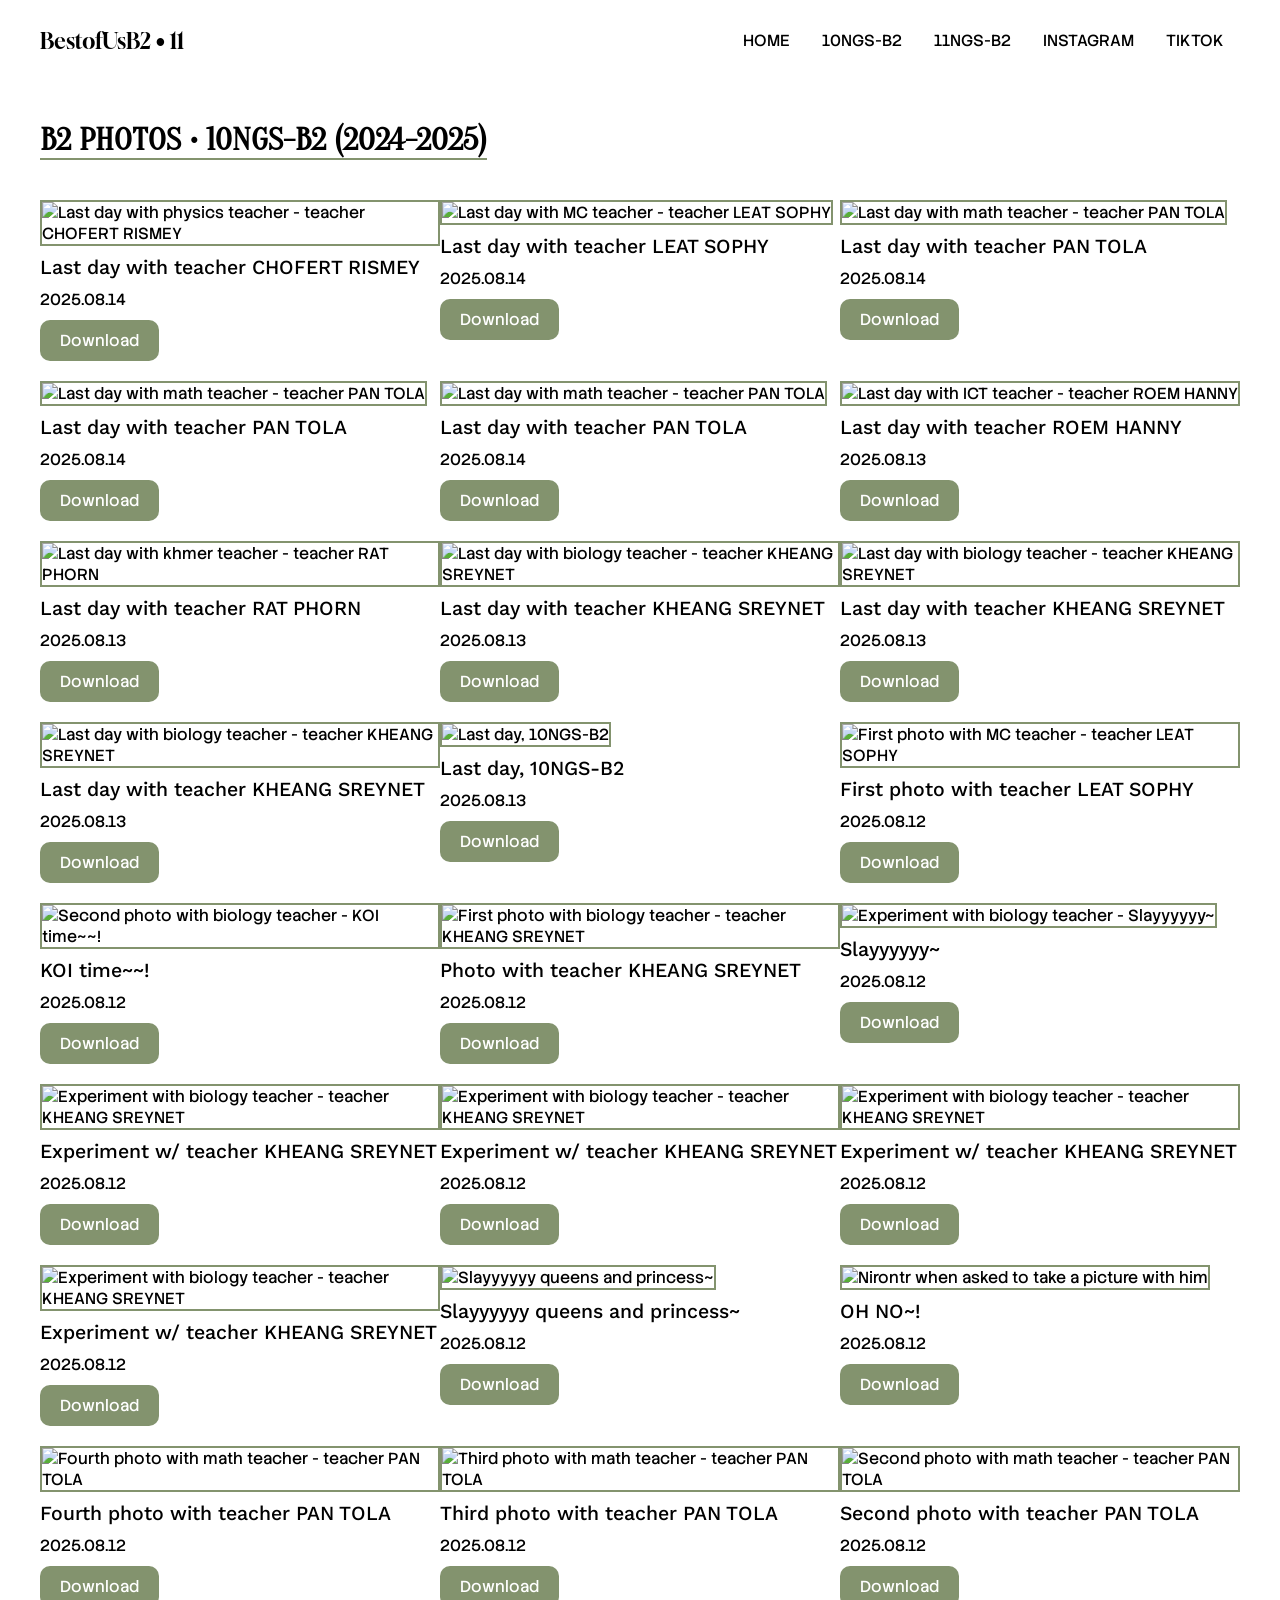
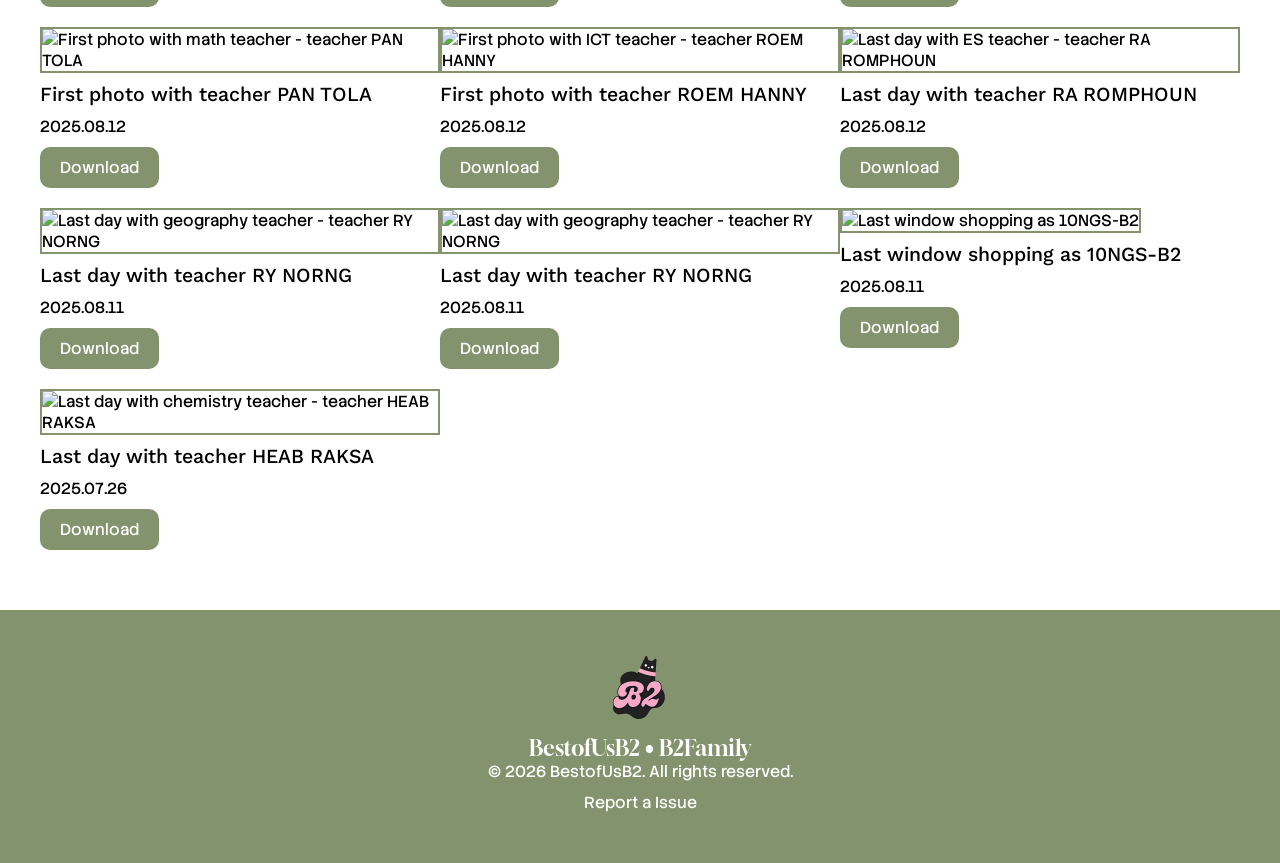
==== 10B2.html @ 96c1eaf9 "Add files via upload" ====
<!DOCTYPE html>
<html lang="en">

<head>
    <meta charset="UTF-8">
    <meta name="viewport" content="width=device-width, initial-scale=1.0">
    <title>BestofUsB2 - 10B2</title>
    <link rel="shortcut icon" href="favicon.ico" type="image/x-icon">
    <link rel="stylesheet" href="reset.css">
    <link rel="stylesheet" href="style.css">
    <script src="https://kit.fontawesome.com/820f3cc72f.js" crossorigin="anonymous"></script>
</head>

<body>
    <nav>
        <div class="logo">
            <h3>BestofUsB2 • 11</h3>
        </div>
        <div class="hamburger">
            <div class="bar"></div>
            <div class="bar"></div>
            <div class="bar"></div>
        </div>
        <ul class="nav-links">
            <li><a href="index.html">Home</a></li>
            <li><a href="10B2.html">10NGS-B2</a></li>
            <li><a href="11B2.html">11NGS-B2</a></li>
            <li><a href="https://www.instagram.com/bestofus.b2/" target="_blank">Instagram</a></li>
            <li><a href="https://www.tiktok.com/@b2hightlight" target="_blank">TikTok</a></li>
        </ul>
    </nav>
    <div class="recent-posts 10B2">
        <h1>B2 Photos • 10NGS-B2 (2024-2025)</h1>
        <div class="card-container">
            <div class="card">
                <img src="32.jpg" class="photo" alt="Last day with physics teacher - teacher CHOFERT RISMEY">
                <div class="card-content">
                    <h3>Last day with teacher CHOFERT RISMEY</h3>
                    <h5>2025.08.14</h5>
                    <a href="32.jpg" class="download-btn" download>Download</a>
                </div>
            </div>
            <div class="card">
                <img src="31.jpg" class="photo" alt="Last day with MC teacher - teacher LEAT SOPHY">
                <div class="card-content">
                    <h3>Last day with teacher LEAT SOPHY</h3>
                    <h5>2025.08.14</h5>
                    <a href="31.jpg" class="download-btn" download>Download</a>
                </div>
            </div>
            <div class="card">
                <img src="30.jpg" class="photo" alt="Last day with math teacher - teacher PAN TOLA">
                <div class="card-content">
                    <h3>Last day with teacher PAN TOLA</h3>
                    <h5>2025.08.14</h5>
                    <a href="30.jpg" class="download-btn" download>Download</a>
                </div>
            </div>
            <div class="card">
                <img src="29.jpg" class="photo" alt="Last day with math teacher - teacher PAN TOLA">
                <div class="card-content">
                    <h3>Last day with teacher PAN TOLA</h3>
                    <h5>2025.08.14</h5>
                    <a href="29.jpg" class="download-btn" download>Download</a>
                </div>
            </div>
            <div class="card">
                <img src="27.jpg" class="photo" alt="Last day with math teacher - teacher PAN TOLA">
                <div class="card-content">
                    <h3>Last day with teacher PAN TOLA</h3>
                    <h5>2025.08.14</h5>
                    <a href="27.jpg" class="download-btn" download>Download</a>
                </div>
            </div>
            <div class="card">
                <img src="26.jpg" class="photo" alt="Last day with ICT teacher - teacher ROEM HANNY">
                <div class="card-content">
                    <h3>Last day with teacher ROEM HANNY</h3>
                    <h5>2025.08.13</h5>
                    <a href="26.jpg" class="download-btn" download>Download</a>
                </div>
            </div>
            <div class="card">
                <img src="25.jpg" class="photo" alt="Last day with khmer teacher - teacher RAT PHORN">
                <div class="card-content">
                    <h3>Last day with teacher RAT PHORN</h3>
                    <h5>2025.08.13</h5>
                    <a href="25.jpg" class="download-btn" download>Download</a>
                </div>
            </div>
            <div class="card">
                <img src="24.jpg" class="photo" alt="Last day with biology teacher - teacher KHEANG SREYNET">
                <div class="card-content">
                    <h3>Last day with teacher KHEANG SREYNET</h3>
                    <h5>2025.08.13</h5>
                    <a href="24.jpg" class="download-btn" download>Download</a>
                </div>
            </div>
            <div class="card">
                <img src="23.jpg" class="photo" alt="Last day with biology teacher - teacher KHEANG SREYNET">
                <div class="card-content">
                    <h3>Last day with teacher KHEANG SREYNET</h3>
                    <h5>2025.08.13</h5>
                    <a href="23.jpg" class="download-btn" download>Download</a>
                </div>
            </div>
            <div class="card">
                <img src="22.jpg" class="photo" alt="Last day with biology teacher - teacher KHEANG SREYNET">
                <div class="card-content">
                    <h3>Last day with teacher KHEANG SREYNET</h3>
                    <h5>2025.08.13</h5>
                    <a href="22.jpg" class="download-btn" download>Download</a>
                </div>
            </div>
            <div class="card">
                <img src="21.jpg" class="photo" alt="Last day, 10NGS-B2">
                <div class="card-content">
                    <h3>Last day, 10NGS-B2</h3>
                    <h5>2025.08.13</h5>
                    <a href="21.jpg" class="download-btn" download>Download</a>
                </div>
            </div>
            <div class="card">
                <img src="20.jpg" class="photo" alt="First photo with MC teacher - teacher LEAT SOPHY">
                <div class="card-content">
                    <h3>First photo with teacher LEAT SOPHY</h3>
                    <h5>2025.08.12</h5>
                    <a href="20.jpg" class="download-btn" download>Download</a>
                </div>
            </div>
            <div class="card">
                <img src="19.jpg" class="photo" alt="Second photo with biology teacher - KOI time~~!">
                <div class="card-content">
                    <h3>KOI time~~!</h3>
                    <h5>2025.08.12</h5>
                    <a href="19.jpg" class="download-btn" download>Download</a>
                </div>
            </div>
            <div class="card">
                <img src="18.jpg" class="photo" alt="First photo with biology teacher - teacher KHEANG SREYNET">
                <div class="card-content">
                    <h3>Photo with teacher KHEANG SREYNET</h3>
                    <h5>2025.08.12</h5>
                    <a href="18.jpg" class="download-btn" download>Download</a>
                </div>
            </div>
            <div class="card">
                <img src="17.jpg" class="photo" alt="Experiment with biology teacher - Slayyyyyy~">
                <div class="card-content">
                    <h3>Slayyyyyy~</h3>
                    <h5>2025.08.12</h5>
                    <a href="17.jpg" class="download-btn" download>Download</a>
                </div>
            </div>
            <div class="card">
                <img src="16.jpg" class="photo" alt="Experiment with biology teacher - teacher KHEANG SREYNET">
                <div class="card-content">
                    <h3>Experiment w/ teacher KHEANG SREYNET</h3>
                    <h5>2025.08.12</h5>
                    <a href="16.jpg" class="download-btn" download>Download</a>
                </div>
            </div>
            <div class="card">
                <img src="15.jpg" class="photo" alt="Experiment with biology teacher - teacher KHEANG SREYNET">
                <div class="card-content">
                    <h3>Experiment w/ teacher KHEANG SREYNET</h3>
                    <h5>2025.08.12</h5>
                    <a href="15.jpg" class="download-btn" download>Download</a>
                </div>
            </div>
            <div class="card">
                <img src="14.jpg" class="photo" alt="Experiment with biology teacher - teacher KHEANG SREYNET">
                <div class="card-content">
                    <h3>Experiment w/ teacher KHEANG SREYNET</h3>
                    <h5>2025.08.12</h5>
                    <a href="14.jpg" class="download-btn" download>Download</a>
                </div>
            </div>
            <div class="card">
                <img src="13.jpg" class="photo" alt="Experiment with biology teacher - teacher KHEANG SREYNET">
                <div class="card-content">
                    <h3>Experiment w/ teacher KHEANG SREYNET</h3>
                    <h5>2025.08.12</h5>
                    <a href="13.jpg" class="download-btn" download>Download</a>
                </div>
            </div>
            <div class="card">
                <img src="12.jpg" class="photo" alt="Slayyyyyy queens and princess~">
                <div class="card-content">
                    <h3>Slayyyyyy queens and princess~</h3>
                    <h5>2025.08.12</h5>
                    <a href="12.jpg" class="download-btn" download>Download</a>
                </div>
            </div>
            <div class="card">
                <img src="11.jpg" class="photo" alt="Nirontr when asked to take a picture with him">
                <div class="card-content">
                    <h3>OH NO~!</h3>
                    <h5>2025.08.12</h5>
                    <a href="11.jpg" class="download-btn" download>Download</a>
                </div>
            </div>
            <div class="card">
                <img src="10.jpg" class="photo" alt="Fourth photo with math teacher - teacher PAN TOLA">
                <div class="card-content">
                    <h3>Fourth photo with teacher PAN TOLA</h3>
                    <h5>2025.08.12</h5>
                    <a href="10.jpg" class="download-btn" download>Download</a>
                </div>
            </div>
            <div class="card">
                <img src="9.jpg" class="photo" alt="Third photo with math teacher - teacher PAN TOLA">
                <div class="card-content">
                    <h3>Third photo with teacher PAN TOLA</h3>
                    <h5>2025.08.12</h5>
                    <a href="9.jpg" class="download-btn" download>Download</a>
                </div>
            </div>
            <div class="card">
                <img src="8.jpg" class="photo" alt="Second photo with math teacher - teacher PAN TOLA">
                <div class="card-content">
                    <h3>Second photo with teacher PAN TOLA</h3>
                    <h5>2025.08.12</h5>
                    <a href="8.jpg" class="download-btn" download>Download</a>
                </div>
            </div>
            <div class="card">
                <img src="7.jpg" class="photo" alt="First photo with math teacher - teacher PAN TOLA">
                <div class="card-content">
                    <h3>First photo with teacher PAN TOLA</h3>
                    <h5>2025.08.12</h5>
                    <a href="7.jpg" class="download-btn" download>Download</a>
                </div>
            </div>
            <div class="card">
                <img src="6.jpg" class="photo" alt="First photo with ICT teacher - teacher ROEM HANNY">
                <div class="card-content">
                    <h3>First photo with teacher ROEM HANNY</h3>
                    <h5>2025.08.12</h5>
                    <a href="6.jpg" class="download-btn" download>Download</a>
                </div>
            </div>
            <div class="card">
                <img src="5.jpg" class="photo" alt="Last day with ES teacher - teacher RA ROMPHOUN">
                <div class="card-content">
                    <h3>Last day with teacher RA ROMPHOUN</h3>
                    <h5>2025.08.12</h5>
                    <a href="5.jpg" class="download-btn" download>Download</a>
                </div>
            </div>
            <div class="card">
                <img src="4.jpg" class="photo" alt="Last day with geography teacher - teacher RY NORNG">
                <div class="card-content">
                    <h3>Last day with teacher RY NORNG</h3>
                    <h5>2025.08.11</h5>
                    <a href="4.jpg" class="download-btn" download>Download</a>
                </div>
            </div>
            <div class="card">
                <img src="3.jpg" class="photo" alt="Last day with geography teacher - teacher RY NORNG">
                <div class="card-content">
                    <h3>Last day with teacher RY NORNG</h3>
                    <h5>2025.08.11</h5>
                    <a href="3.jpg" class="download-btn" download>Download</a>
                </div>
            </div>
            <div class="card">
                <img src="2.jpg" class="photo" alt="Last window shopping as 10NGS-B2">
                <div class="card-content">
                    <h3>Last window shopping as 10NGS-B2</h3>
                    <h5>2025.08.11</h5>
                    <a href="2.jpg" class="download-btn" download>Download</a>
                </div>
            </div>
            <div class="card">
                <img src="1.jpg" class="photo" alt="Last day with chemistry teacher - teacher HEAB RAKSA">
                <div class="card-content">
                    <h3>Last day with teacher HEAB RAKSA</h3>
                    <h5>2025.07.26</h5>
                    <a href="1.jpg" class="download-btn" download>Download</a>
                </div>
            </div>
        </div>
    </div>
    <div class="lightbox" id="lightbox">
        <img class="lightbox-img" id="lightbox-img" src="" alt="Expanded view">
    </div>
    <footer>
        <img src="BestofUsB2.png" class="footer-logo" alt="BestofUsB2 Logo">
        <h3>BestofUsB2 • B2Family</h3>
        <a href="https://www.instagram.com/bestofus.b2/" target="_blank">
            <i class="fa-brands fa-instagram"></i>
        </a>
        <a href="https://www.tiktok.com/@b2hightlight" target="_blank">
            <i class="fa-brands fa-tiktok"></i>
        </a>
        <p>© 2026 BestofUsB2. All rights reserved.</p>
        <a href="https://www.instagram.com/bestofus.b2/" target="_blank">
            <p class="report">Report a Issue</p>
        </a>
    </footer>
</body>
<script src="index.js"></script>

</html>
---- style.css ----
@import url('https://fonts.googleapis.com/css2?family=Gloock&family=Kantumruy+Pro:ital,wght@0,100..700;1,100..700&family=Oranienbaum&family=Stack+Sans+Text:wght@200..700&display=swap');

html {
    font-family: "Stack Sans Text", sans-serif;
    font-optical-sizing: auto;
    font-style: normal;
}

body {
    background-color: #ffffff;
}

nav {
    position: sticky;
    top: 0;
    display: flex;
    justify-content: space-between;
    align-items: center;
    padding: 0px 40px;
    background-color: #ffffff;
}

.logo {
    display: flex;
    align-items: center;
}

.logo h3 {
    color: #000000;
    text-decoration: none;
    font-size: 22px;
    font-family: "Gloock", serif;
    cursor: default;
}

.nav-links {
    display: flex;
    align-items: center;
    list-style: none;
}

.nav-links a {
    display: block;
    padding: 30px 16px;
    color: #000000;
    text-decoration: none;
    font-size: 16px;
    font-family: "Stack Sans Text", sans-serif;
    text-transform: uppercase;
    cursor: pointer;
    transition: all ease-in-out 100ms;
}

.nav-links a:hover {
    color: #83936E;
    transition: all ease-in-out 100ms;
}

.hamburger {
    display: none;
    cursor: pointer;
    width: 34px;
}

.hamburger .bar {
    flex-basis: 100%;
    height: 4px;
    background-color: #000000;
    margin: 3px;
}

.recent-posts {
    padding: 40px;
}

.recent-posts h1 {
    font-family: "Oranienbaum", serif;
    text-transform: uppercase;
    font-size: 32px;
    font-weight: 800;
    width: fit-content;
    border-bottom: 2px solid #83936E;
    cursor: default;
}

.card-container {
    padding: 40px 0 0 0;
    display: flex;
    flex-wrap: wrap;
    justify-content: space-between;
}

.card {
    width: 400px;
    padding: 0 0 20px 0;
}

.card img {
    border: 2px solid #83936E;
    transition: all ease-in-out 100ms;
}

.card img:hover {
    opacity: 0.8;
    cursor: pointer;
    transition: all ease-in-out 100ms;
}

.card-content {
    padding: 10px 0;
}

.card-content h3 {
    font-family: "Kantumruy Pro", sans-serif;
    font-size: 20px;
    font-weight: 500;
}

.card-content h5 {
    margin: 10px 0 20px 0;
}

.card-content a {
    text-decoration: none;
    background-color: #83936E;
    color: #ffffff;
    padding: 10px 20px;
    border-radius: 10px;
    transition: all ease-in-out 100ms;
}

.card-content a:hover {
    opacity: 0.8;
    cursor: pointer;
    transition: all ease-in-out 100ms;
}

footer {
    background-color: #83936E;
    color: #ffffff;
    padding: 40px;
    text-align: center;
}

footer img {
    height: 80px;
}

footer h3 {
    font-family: "Gloock", serif;
    font-size: 22px;
}

footer i {
    font-size: 32px;
    margin: 10px 0;
    cursor: pointer;
    transition: all ease-in-out 100ms;
}

footer i:hover {
    opacity: 0.8;
    transition: all ease-in-out 100ms;
}

footer .report {
    margin: 10px 0 10px 0;
}

footer .report:hover {
    text-decoration: underline;
    cursor: pointer;
}

.lightbox {
    display: none;
    position: fixed;
    z-index: 999;
    top: 0;
    left: 0;
    width: 100vw;
    height: 100vh;
    background: rgba(0, 0, 0, 0.9);
    justify-content: center;
    align-items: center;
}

.lightbox-img {
    max-width: 90%;
    max-height: 90%;
    border-radius: 10px;
}

@keyframes fadeZoomIn {
    0% {
        opacity: 0;
        transform: scale(0.8);
    }

    100% {
        opacity: 1;
        transform: scale(1);
    }
}

@keyframes fadeZoomOut {
    0% {
        opacity: 1;
        transform: scale(1);
    }

    100% {
        opacity: 0;
        transform: scale(0.8);
    }
}

.fade-in {
    animation: fadeZoomIn 0.2s ease forwards;
}

.fade-out {
    animation: fadeZoomOut 0.2s ease forwards;
}

@media (max-width: 768px) {
    nav {
        flex-wrap: wrap;
    }

    .hamburger {
        display: flex;
        flex-wrap: wrap;
    }

    .logo {
        height: 80px;
    }

    .nav-links {
        display: none;
        flex-basis: 100%;
        flex-wrap: wrap;
    }

    .nav-links li {
        flex-basis: 100%;
    }

    .nav-links a {
        text-align: center;
        font-size: 28px;
    }

    .nav-links a:hover {
        color: #83936E;
    }
}
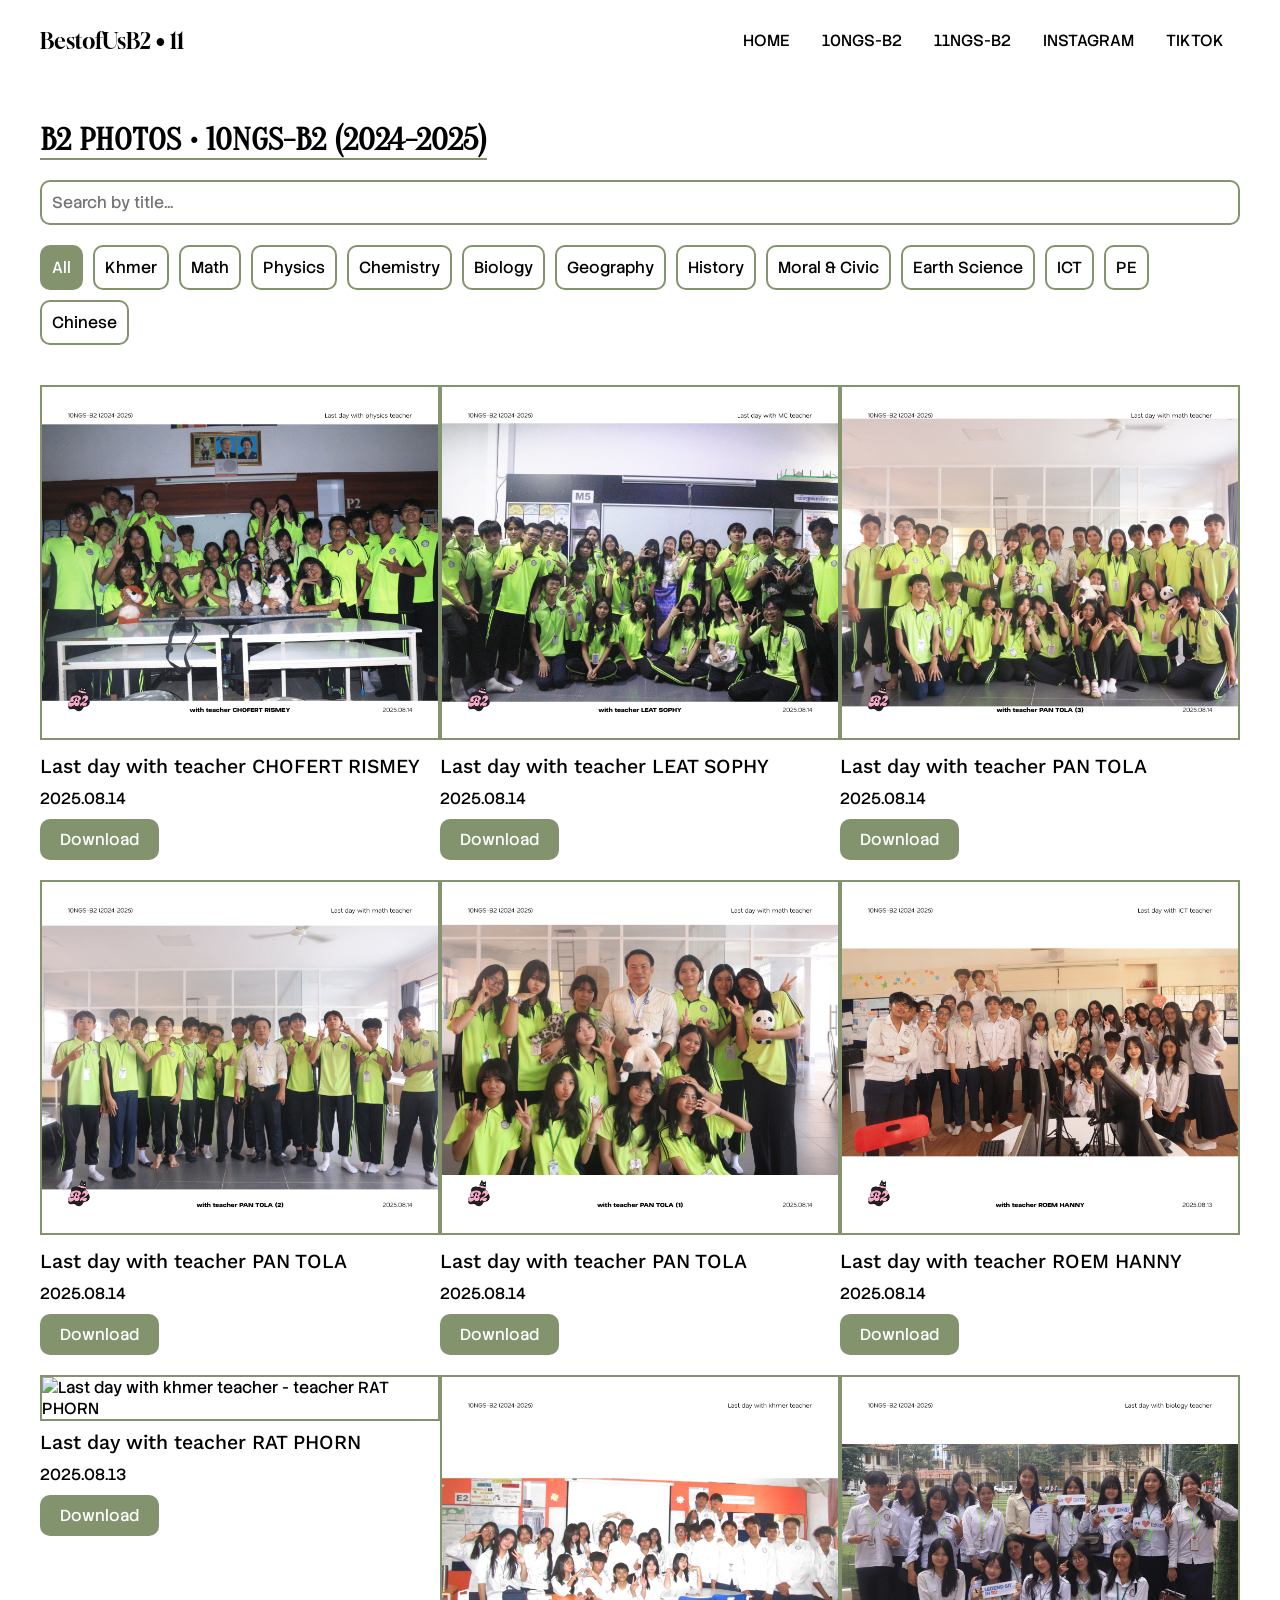
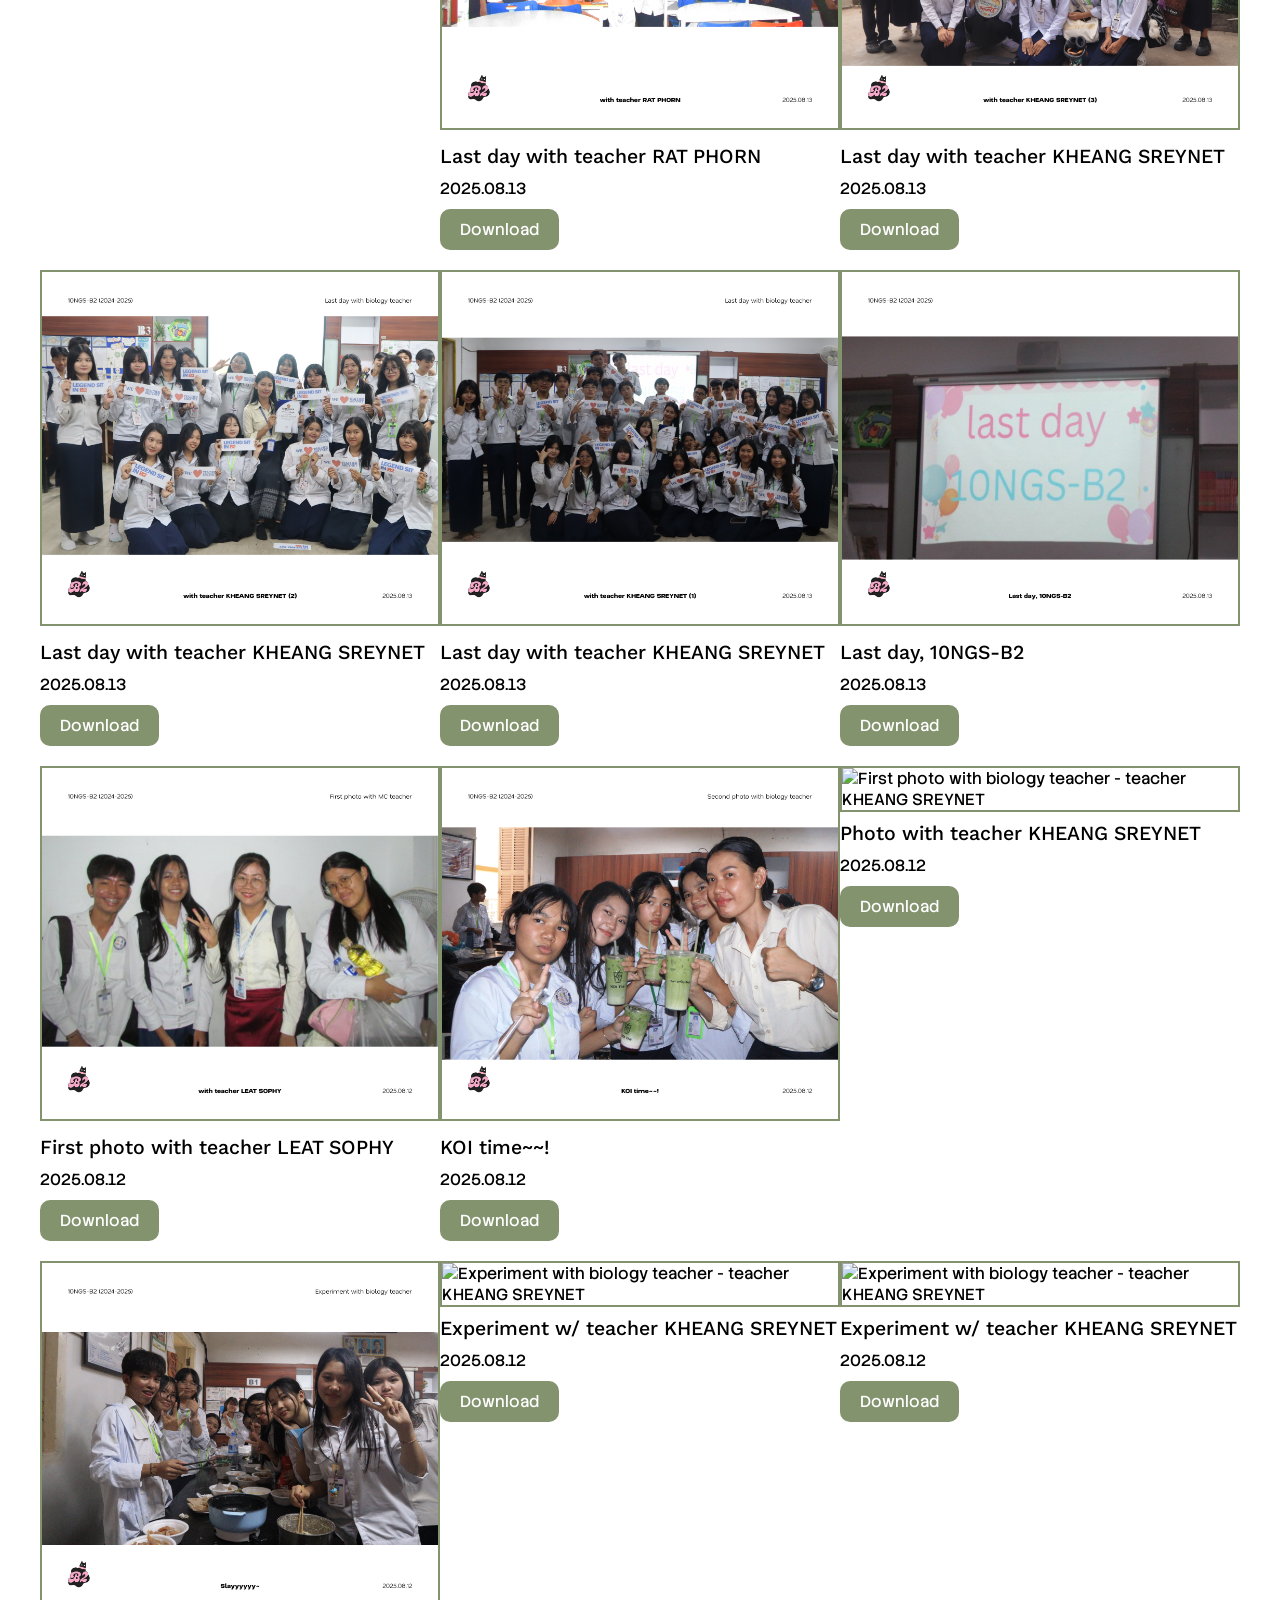
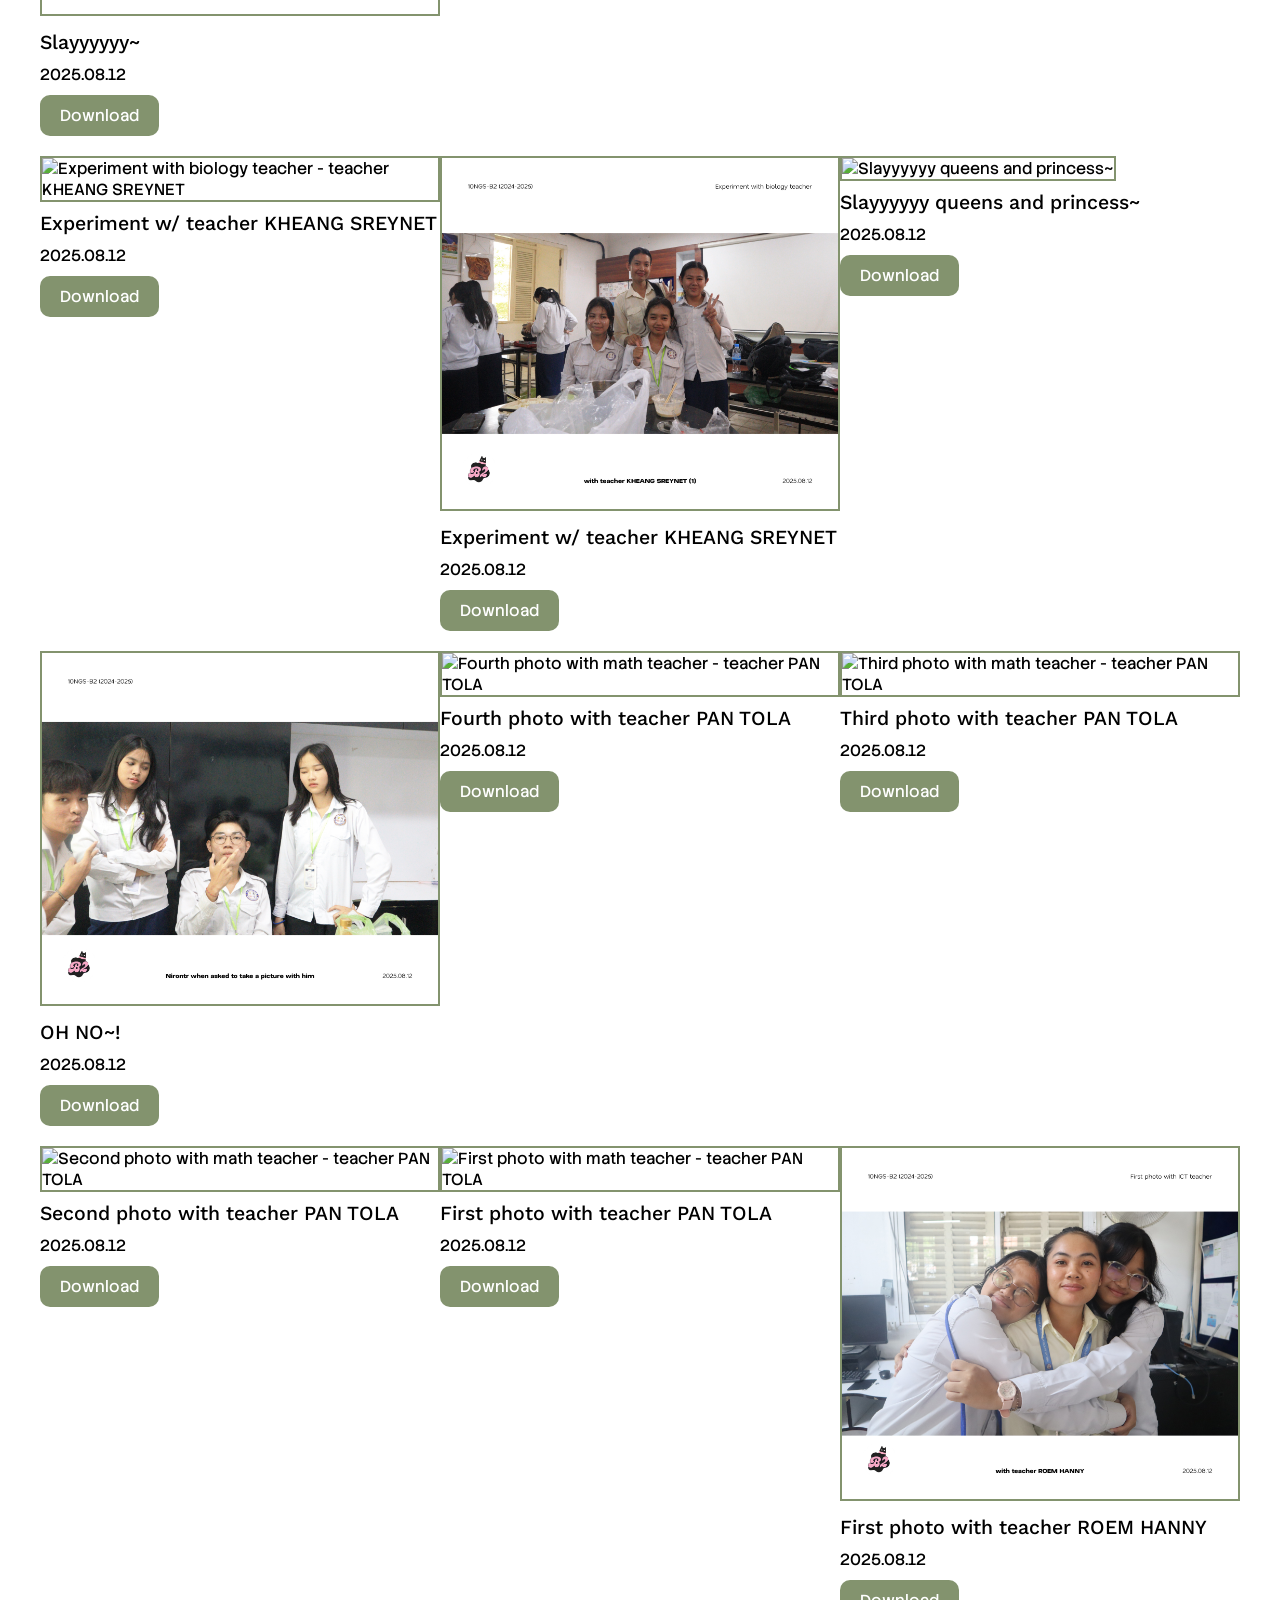
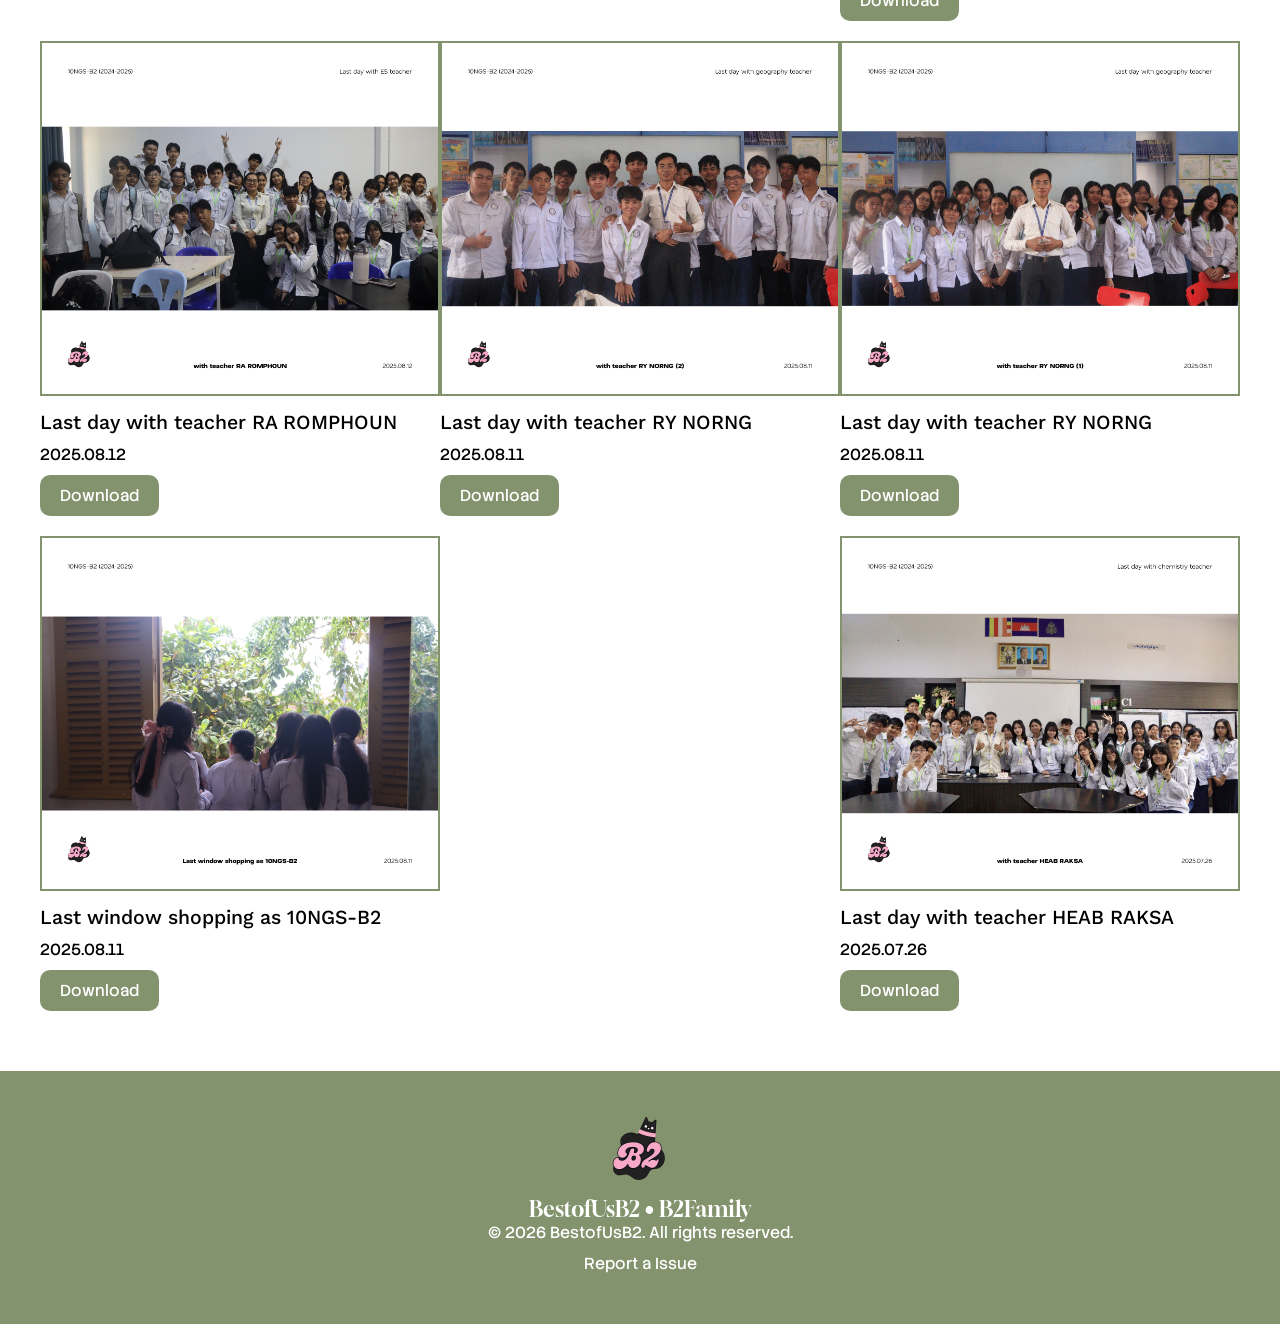
==== commit 470ad925: "Add files via upload" ====
--- a/10B2.html
+++ b/10B2.html
@@ -31,8 +31,29 @@
     </nav>
     <div class="recent-posts 10B2">
         <h1>B2 Photos • 10NGS-B2 (2024-2025)</h1>
+        <div class="search">
+            <input type="text" class="search-box" id="searchInput" placeholder="Search by title...">
+        </div>
+        <div class="filter-buttons">
+            <button class="filter-btn active" data-filter="all">All</button>
+            <button class="filter-btn" data-filter="Khmer">Khmer</button>
+            <button class="filter-btn" data-filter="Math">Math</button>
+            <button class="filter-btn" data-filter="Physics">Physics</button>
+            <button class="filter-btn" data-filter="Chemistry">Chemistry</button>
+            <button class="filter-btn" data-filter="Biology">Biology</button>
+            <button class="filter-btn" data-filter="Geography">Geography</button>
+            <button class="filter-btn" data-filter="History">History</button>
+            <button class="filter-btn" data-filter="Moral & Civic">Moral & Civic</button>
+            <button class="filter-btn" data-filter="Earth Science">Earth Science</button>
+            <button class="filter-btn" data-filter="ICT">ICT</button>
+            <button class="filter-btn" data-filter="PE">PE</button>
+            <button class="filter-btn" data-filter="Chinese">Chinese</button>
+        </div>
+        <p class="error" id="notFoundMessage" style="display: none;">No photos found.</p>
         <div class="card-container">
-            <div class="card">
+            <div class="card"
+            data-subject="Physics"
+            data-title="Last day with teacher CHOFERT RISMEY">
                 <img src="32.jpg" class="photo" alt="Last day with physics teacher - teacher CHOFERT RISMEY">
                 <div class="card-content">
                     <h3>Last day with teacher CHOFERT RISMEY</h3>
@@ -40,7 +61,9 @@
                     <a href="32.jpg" class="download-btn" download>Download</a>
                 </div>
             </div>
-            <div class="card">
+            <div class="card"
+            data-subject="Moral & Civic"
+            data-title="Last day with teacher LEAT SOPHY">
                 <img src="31.jpg" class="photo" alt="Last day with MC teacher - teacher LEAT SOPHY">
                 <div class="card-content">
                     <h3>Last day with teacher LEAT SOPHY</h3>
@@ -48,7 +71,9 @@
                     <a href="31.jpg" class="download-btn" download>Download</a>
                 </div>
             </div>
-            <div class="card">
+            <div class="card"
+            data-subject="Math"
+            data-title="Last day with teacher PAN TOLA">
                 <img src="30.jpg" class="photo" alt="Last day with math teacher - teacher PAN TOLA">
                 <div class="card-content">
                     <h3>Last day with teacher PAN TOLA</h3>
@@ -56,7 +81,9 @@
                     <a href="30.jpg" class="download-btn" download>Download</a>
                 </div>
             </div>
-            <div class="card">
+            <div class="card"
+            data-subject="Math"
+            data-title="Last day with teacher PAN TOLA">
                 <img src="29.jpg" class="photo" alt="Last day with math teacher - teacher PAN TOLA">
                 <div class="card-content">
                     <h3>Last day with teacher PAN TOLA</h3>
@@ -64,23 +91,39 @@
                     <a href="29.jpg" class="download-btn" download>Download</a>
                 </div>
             </div>
-            <div class="card">
-                <img src="27.jpg" class="photo" alt="Last day with math teacher - teacher PAN TOLA">
+            <div class="card"
+            data-subject="Math"
+            data-title="Last day with teacher PAN TOLA">
+                <img src="28.jpg" class="photo" alt="Last day with math teacher - teacher PAN TOLA">
                 <div class="card-content">
                     <h3>Last day with teacher PAN TOLA</h3>
                     <h5>2025.08.14</h5>
+                    <a href="28.jpg" class="download-btn" download>Download</a>
+                </div>
+            </div>
+            <div class="card"
+            data-subject="ICT"
+            data-title="Last day with teacher ROEM HANNY">
+                <img src="27.jpg" class="photo" alt="Last day with ICT teacher - teacher ROEM HANNY">
+                <div class="card-content">
+                    <h3>Last day with teacher ROEM HANNY</h3>
+                    <h5>2025.08.14</h5>
                     <a href="27.jpg" class="download-btn" download>Download</a>
                 </div>
             </div>
-            <div class="card">
-                <img src="26.jpg" class="photo" alt="Last day with ICT teacher - teacher ROEM HANNY">
-                <div class="card-content">
-                    <h3>Last day with teacher ROEM HANNY</h3>
+            <div class="card"
+            data-subject="Khmer"
+            data-title="Last day with teacher RAT PHORN">
+                <img src="26.jpg" class="photo" alt="Last day with khmer teacher - teacher RAT PHORN">
+                <div class="card-content">
+                    <h3>Last day with teacher RAT PHORN</h3>
                     <h5>2025.08.13</h5>
                     <a href="26.jpg" class="download-btn" download>Download</a>
                 </div>
             </div>
-            <div class="card">
+            <div class="card"
+            data-subject="Khmer"
+            data-title="Last day with teacher RAT PHORN">
                 <img src="25.jpg" class="photo" alt="Last day with khmer teacher - teacher RAT PHORN">
                 <div class="card-content">
                     <h3>Last day with teacher RAT PHORN</h3>
@@ -88,7 +131,9 @@
                     <a href="25.jpg" class="download-btn" download>Download</a>
                 </div>
             </div>
-            <div class="card">
+            <div class="card"
+            data-subject="Biology"
+            data-title="Last day with teacher KHEANG SREYNET">
                 <img src="24.jpg" class="photo" alt="Last day with biology teacher - teacher KHEANG SREYNET">
                 <div class="card-content">
                     <h3>Last day with teacher KHEANG SREYNET</h3>
@@ -96,7 +141,9 @@
                     <a href="24.jpg" class="download-btn" download>Download</a>
                 </div>
             </div>
-            <div class="card">
+            <div class="card"
+            data-subject="Biology"
+            data-title="Last day with teacher KHEANG SREYNET">
                 <img src="23.jpg" class="photo" alt="Last day with biology teacher - teacher KHEANG SREYNET">
                 <div class="card-content">
                     <h3>Last day with teacher KHEANG SREYNET</h3>
@@ -104,7 +151,9 @@
                     <a href="23.jpg" class="download-btn" download>Download</a>
                 </div>
             </div>
-            <div class="card">
+            <div class="card"
+            data-subject="Biology"
+            data-title="Last day with teacher KHEANG SREYNET">
                 <img src="22.jpg" class="photo" alt="Last day with biology teacher - teacher KHEANG SREYNET">
                 <div class="card-content">
                     <h3>Last day with teacher KHEANG SREYNET</h3>
@@ -112,7 +161,9 @@
                     <a href="22.jpg" class="download-btn" download>Download</a>
                 </div>
             </div>
-            <div class="card">
+            <div class="card"
+            data-subject="all"
+            data-title="Last day, 10NGS-B2">
                 <img src="21.jpg" class="photo" alt="Last day, 10NGS-B2">
                 <div class="card-content">
                     <h3>Last day, 10NGS-B2</h3>
@@ -120,7 +171,9 @@
                     <a href="21.jpg" class="download-btn" download>Download</a>
                 </div>
             </div>
-            <div class="card">
+            <div class="card"
+            data-subject="Moral & Civic"
+            data-title="First photo with teacher LEAT SOPHY">
                 <img src="20.jpg" class="photo" alt="First photo with MC teacher - teacher LEAT SOPHY">
                 <div class="card-content">
                     <h3>First photo with teacher LEAT SOPHY</h3>
@@ -128,7 +181,9 @@
                     <a href="20.jpg" class="download-btn" download>Download</a>
                 </div>
             </div>
-            <div class="card">
+            <div class="card"
+            data-subject="Biology"
+            data-title="KOI time~~!">
                 <img src="19.jpg" class="photo" alt="Second photo with biology teacher - KOI time~~!">
                 <div class="card-content">
                     <h3>KOI time~~!</h3>
@@ -136,7 +191,9 @@
                     <a href="19.jpg" class="download-btn" download>Download</a>
                 </div>
             </div>
-            <div class="card">
+            <div class="card"
+            data-subject="Biology"
+            data-title="Photo with teacher KHEANG SREYNET">
                 <img src="18.jpg" class="photo" alt="First photo with biology teacher - teacher KHEANG SREYNET">
                 <div class="card-content">
                     <h3>Photo with teacher KHEANG SREYNET</h3>
@@ -144,7 +201,9 @@
                     <a href="18.jpg" class="download-btn" download>Download</a>
                 </div>
             </div>
-            <div class="card">
+            <div class="card"
+            data-subject="all"
+            data-title="Slayyyyyy~">
                 <img src="17.jpg" class="photo" alt="Experiment with biology teacher - Slayyyyyy~">
                 <div class="card-content">
                     <h3>Slayyyyyy~</h3>
@@ -152,7 +211,9 @@
                     <a href="17.jpg" class="download-btn" download>Download</a>
                 </div>
             </div>
-            <div class="card">
+            <div class="card"
+            data-subject="Biology"
+            data-title="Experiment w/ teacher KHEANG SREYNET">
                 <img src="16.jpg" class="photo" alt="Experiment with biology teacher - teacher KHEANG SREYNET">
                 <div class="card-content">
                     <h3>Experiment w/ teacher KHEANG SREYNET</h3>
@@ -160,7 +221,9 @@
                     <a href="16.jpg" class="download-btn" download>Download</a>
                 </div>
             </div>
-            <div class="card">
+            <div class="card"
+            data-subject="Biology"
+            data-title="Experiment w/ teacher KHEANG SREYNET">
                 <img src="15.jpg" class="photo" alt="Experiment with biology teacher - teacher KHEANG SREYNET">
                 <div class="card-content">
                     <h3>Experiment w/ teacher KHEANG SREYNET</h3>
@@ -168,7 +231,9 @@
                     <a href="15.jpg" class="download-btn" download>Download</a>
                 </div>
             </div>
-            <div class="card">
+            <div class="card"
+            data-subject="Biology"
+            data-title="Experiment w/ teacher KHEANG SREYNET">
                 <img src="14.jpg" class="photo" alt="Experiment with biology teacher - teacher KHEANG SREYNET">
                 <div class="card-content">
                     <h3>Experiment w/ teacher KHEANG SREYNET</h3>
@@ -176,7 +241,9 @@
                     <a href="14.jpg" class="download-btn" download>Download</a>
                 </div>
             </div>
-            <div class="card">
+            <div class="card"
+            data-subject="Biology"
+            data-title="Experiment w/ teacher KHEANG SREYNET">
                 <img src="13.jpg" class="photo" alt="Experiment with biology teacher - teacher KHEANG SREYNET">
                 <div class="card-content">
                     <h3>Experiment w/ teacher KHEANG SREYNET</h3>
@@ -184,7 +251,9 @@
                     <a href="13.jpg" class="download-btn" download>Download</a>
                 </div>
             </div>
-            <div class="card">
+            <div class="card"
+            data-subject="all"
+            data-title="Slayyyyyy queens and princess~">
                 <img src="12.jpg" class="photo" alt="Slayyyyyy queens and princess~">
                 <div class="card-content">
                     <h3>Slayyyyyy queens and princess~</h3>
@@ -192,7 +261,9 @@
                     <a href="12.jpg" class="download-btn" download>Download</a>
                 </div>
             </div>
-            <div class="card">
+            <div class="card"
+            data-subject="all"
+            data-title="OH NO~!">
                 <img src="11.jpg" class="photo" alt="Nirontr when asked to take a picture with him">
                 <div class="card-content">
                     <h3>OH NO~!</h3>
@@ -200,7 +271,9 @@
                     <a href="11.jpg" class="download-btn" download>Download</a>
                 </div>
             </div>
-            <div class="card">
+            <div class="card"
+            data-subject="Math"
+            data-title="Fourth photo with teacher PAN TOLA">
                 <img src="10.jpg" class="photo" alt="Fourth photo with math teacher - teacher PAN TOLA">
                 <div class="card-content">
                     <h3>Fourth photo with teacher PAN TOLA</h3>
@@ -208,7 +281,9 @@
                     <a href="10.jpg" class="download-btn" download>Download</a>
                 </div>
             </div>
-            <div class="card">
+            <div class="card"
+            data-subject="Math"
+            data-title="Third photo with teacher PAN TOLA">
                 <img src="9.jpg" class="photo" alt="Third photo with math teacher - teacher PAN TOLA">
                 <div class="card-content">
                     <h3>Third photo with teacher PAN TOLA</h3>
@@ -216,7 +291,9 @@
                     <a href="9.jpg" class="download-btn" download>Download</a>
                 </div>
             </div>
-            <div class="card">
+            <div class="card"
+            data-subject="Math"
+            data-title="Second photo with teacher PAN TOLA">
                 <img src="8.jpg" class="photo" alt="Second photo with math teacher - teacher PAN TOLA">
                 <div class="card-content">
                     <h3>Second photo with teacher PAN TOLA</h3>
@@ -224,7 +301,9 @@
                     <a href="8.jpg" class="download-btn" download>Download</a>
                 </div>
             </div>
-            <div class="card">
+            <div class="card"
+            data-subject="Math"
+            data-title="First photo with teacher PAN TOLA">
                 <img src="7.jpg" class="photo" alt="First photo with math teacher - teacher PAN TOLA">
                 <div class="card-content">
                     <h3>First photo with teacher PAN TOLA</h3>
@@ -232,7 +311,9 @@
                     <a href="7.jpg" class="download-btn" download>Download</a>
                 </div>
             </div>
-            <div class="card">
+            <div class="card"
+            data-subject="ICT"
+            data-title="First photo with teacher ROEM HANNY">
                 <img src="6.jpg" class="photo" alt="First photo with ICT teacher - teacher ROEM HANNY">
                 <div class="card-content">
                     <h3>First photo with teacher ROEM HANNY</h3>
@@ -240,7 +321,9 @@
                     <a href="6.jpg" class="download-btn" download>Download</a>
                 </div>
             </div>
-            <div class="card">
+            <div class="card"
+            data-subject="Earth Science"
+            data-title="Last day with teacher RA ROMPHOUN">
                 <img src="5.jpg" class="photo" alt="Last day with ES teacher - teacher RA ROMPHOUN">
                 <div class="card-content">
                     <h3>Last day with teacher RA ROMPHOUN</h3>
@@ -248,7 +331,9 @@
                     <a href="5.jpg" class="download-btn" download>Download</a>
                 </div>
             </div>
-            <div class="card">
+            <div class="card"
+            data-subject="Geography"
+            data-title="Last day with teacher RY NORNG">
                 <img src="4.jpg" class="photo" alt="Last day with geography teacher - teacher RY NORNG">
                 <div class="card-content">
                     <h3>Last day with teacher RY NORNG</h3>
@@ -256,7 +341,9 @@
                     <a href="4.jpg" class="download-btn" download>Download</a>
                 </div>
             </div>
-            <div class="card">
+            <div class="card"
+            data-subject="Geography"
+            data-title="Last day with teacher RY NORNG">
                 <img src="3.jpg" class="photo" alt="Last day with geography teacher - teacher RY NORNG">
                 <div class="card-content">
                     <h3>Last day with teacher RY NORNG</h3>
@@ -264,7 +351,9 @@
                     <a href="3.jpg" class="download-btn" download>Download</a>
                 </div>
             </div>
-            <div class="card">
+            <div class="card"
+            data-subject="all"
+            data-title="Last window shopping as 10NGS-B2">
                 <img src="2.jpg" class="photo" alt="Last window shopping as 10NGS-B2">
                 <div class="card-content">
                     <h3>Last window shopping as 10NGS-B2</h3>
@@ -272,7 +361,9 @@
                     <a href="2.jpg" class="download-btn" download>Download</a>
                 </div>
             </div>
-            <div class="card">
+            <div class="card"
+            data-subject="Chemistry"
+            data-title="Last day with teacher HEAB RAKSA">
                 <img src="1.jpg" class="photo" alt="Last day with chemistry teacher - teacher HEAB RAKSA">
                 <div class="card-content">
                     <h3>Last day with teacher HEAB RAKSA</h3>
--- a/style.css
+++ b/style.css
@@ -8,6 +8,11 @@
 
 body {
     background-color: #ffffff;
+    overflow-x: hidden;
+    min-height: 100dvh;
+    display: grid;
+    grid-template-rows: auto 1fr auto;
+    grid-template-columns: minmax(0 1fr);
 }
 
 nav {
@@ -83,6 +88,41 @@
     cursor: default;
 }
 
+.search {
+    display: flex;
+    width: 100%;
+    margin: 20px 0;
+}
+
+.search-box {
+    width: 100%;
+    padding: 10px 10px;
+    border: 2px solid #83936E;
+    border-radius: 10px;
+}
+
+.filter-buttons {
+    display: flex;
+    gap: 10px;
+    flex-wrap: wrap;
+}
+
+.filter-btn {
+    padding: 10px 10px;
+    border: 2px solid #83936E;
+    border-radius: 10px;
+    color: #000000;
+    transition: all ease-in-out 100ms;
+}
+
+.filter-btn.active,
+.filter-btn:hover {
+    background-color: #83936E;
+    color: #ffffff;
+    cursor: pointer;
+    transition: all ease-in-out 100ms;
+}
+
 .card-container {
     padding: 40px 0 0 0;
     display: flex;
@@ -97,6 +137,7 @@
 
 .card img {
     border: 2px solid #83936E;
+    /* border-radius: 10px; */
     transition: all ease-in-out 100ms;
 }
 
@@ -133,6 +174,12 @@
     opacity: 0.8;
     cursor: pointer;
     transition: all ease-in-out 100ms;
+}
+
+.error {
+    padding: 40px 0;
+    font-size: 20px;
+    text-align: center;
 }
 
 footer {
@@ -226,6 +273,10 @@
 @media (max-width: 768px) {
     nav {
         flex-wrap: wrap;
+
+        /* added by me*/
+        padding: 0px 20px;
+        /*  */
     }
 
     .hamburger {
@@ -236,6 +287,12 @@
     .logo {
         height: 80px;
     }
+
+    /* added by me*/
+    .logo h3 {
+        font-size: 18px;
+    }
+    /*  */
 
     .nav-links {
         display: none;
@@ -255,4 +312,64 @@
     .nav-links a:hover {
         color: #83936E;
     }
+
+    /* added by me */
+    .banner img {
+        width: 100%;
+        height: auto;
+    }
+
+    .recent-posts {
+        padding: 20px;
+    }
+
+    .recent-posts h1 {
+        font-size: 28px;
+    }
+
+    .card-container {
+        padding: 20px 0 0 0;
+    }
+
+    .card {
+        width: 100%;
+    }
+
+    .card-content h3 {
+        font-size: 18px;
+    }
+
+    .card-content h5 {
+        font-size: 14px;
+    }
+
+    .card-content a {
+        font-size: 14px;
+        padding: 8px 16px;
+    }
+
+    footer {
+        padding: 20px;
+    }
+
+    footer img {
+        height: 60px;
+    }
+
+    footer h3 {
+        font-size: 18px;
+    }
+
+    footer i {
+        font-size: 24px;
+    }
+
+    footer p {
+        font-size: 14px;
+    }
+
+    footer .report {
+        font-size: 14px;
+    }
+    /*  */
 }
